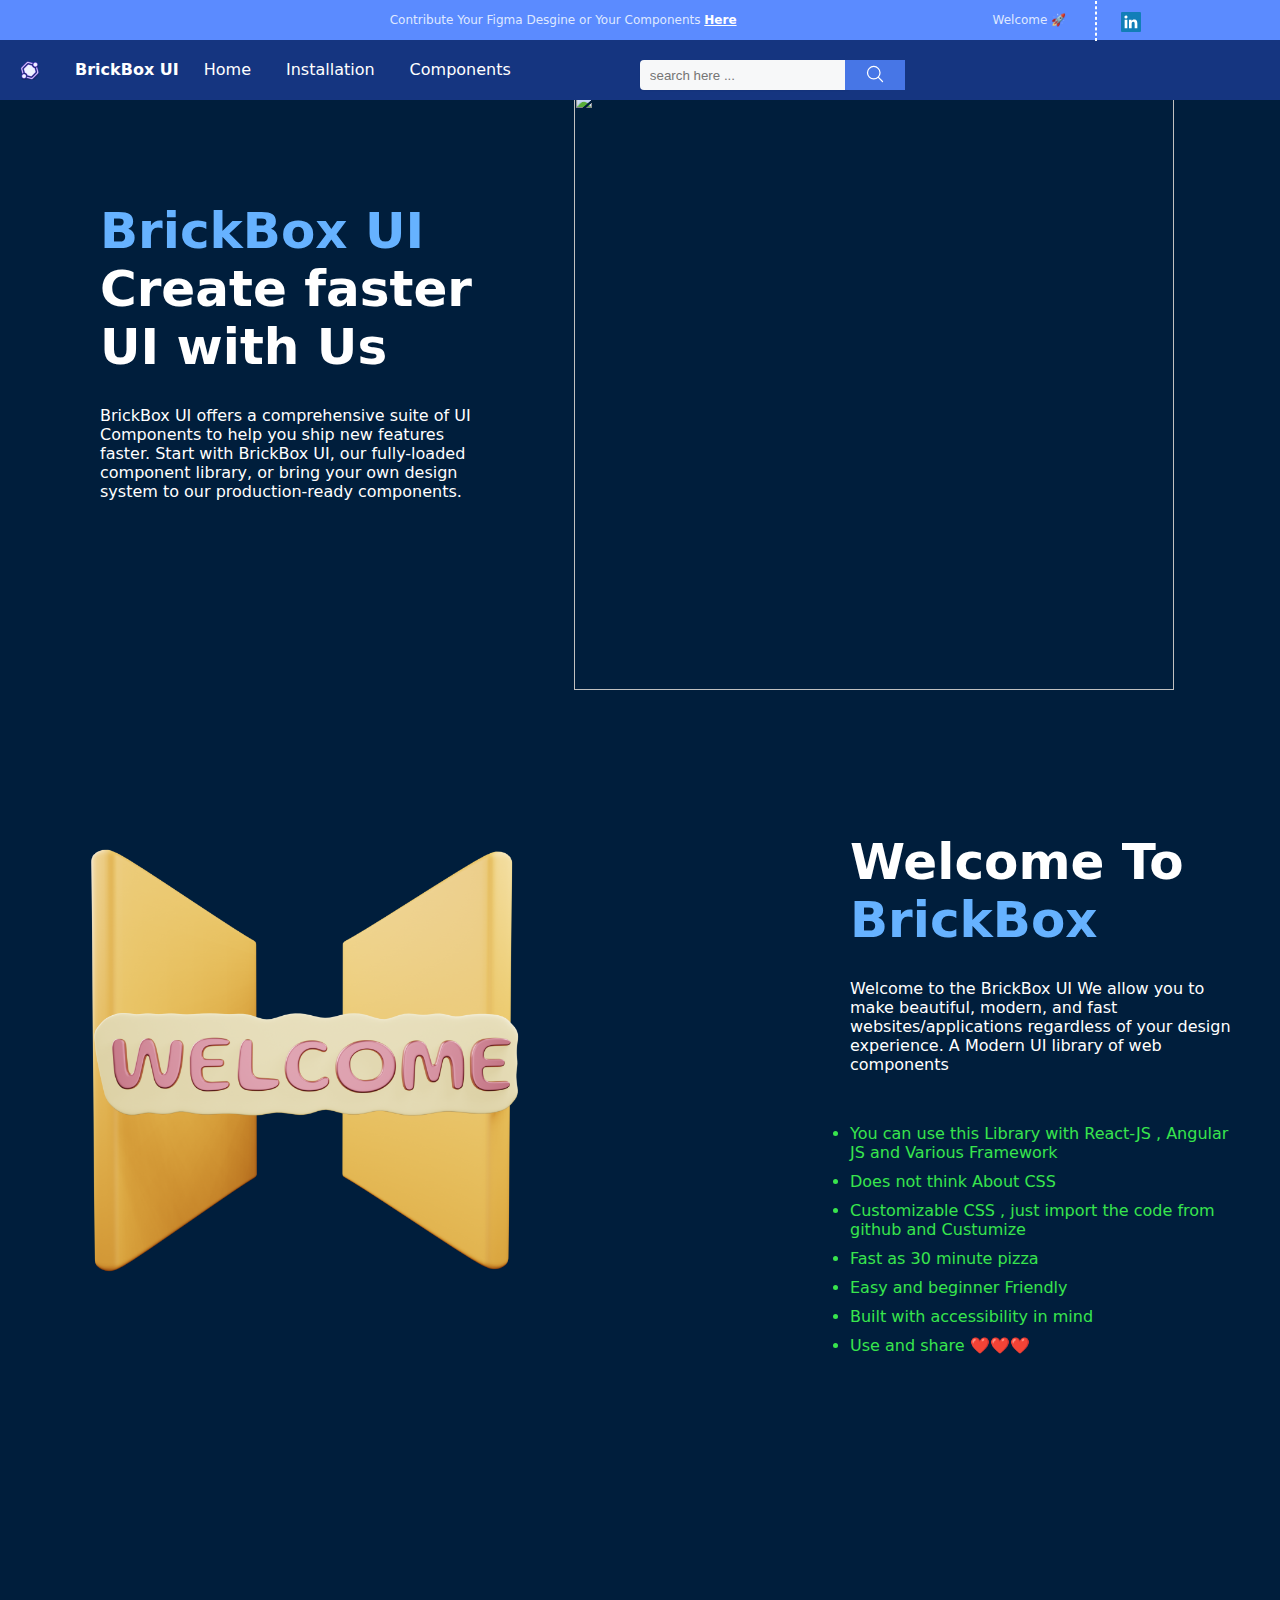
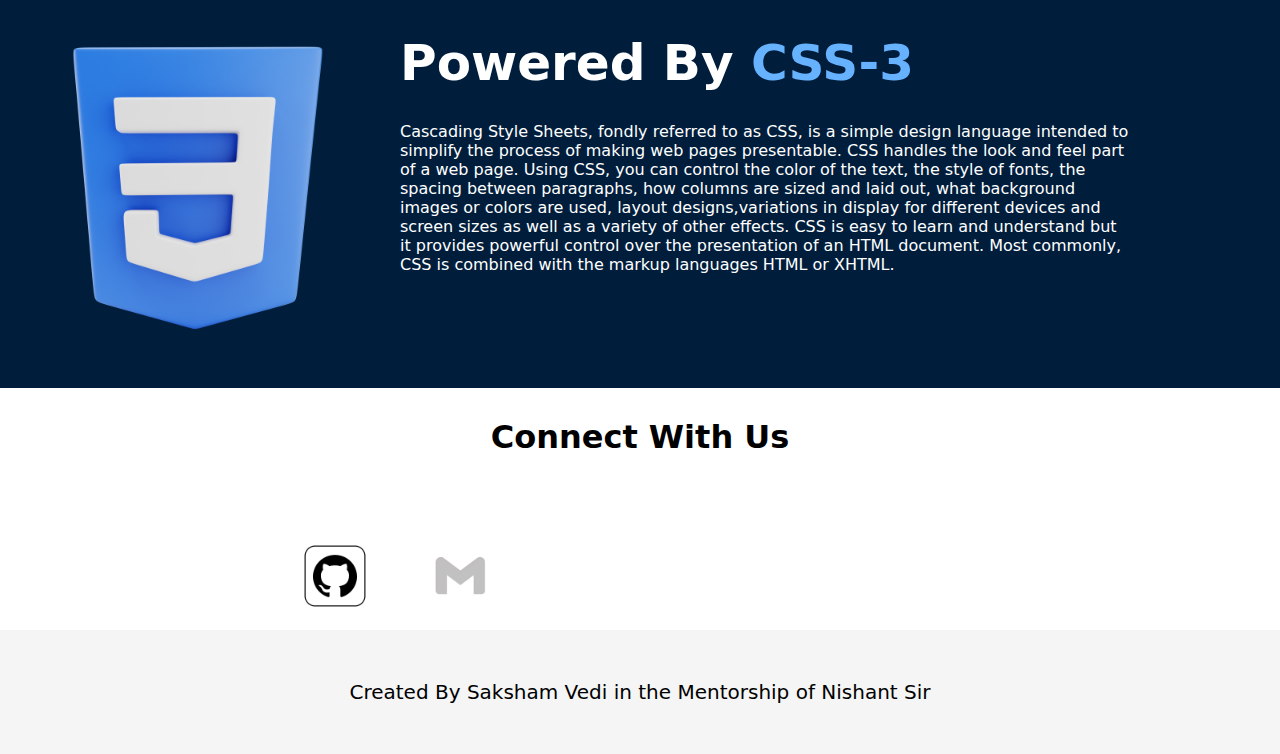
==== index.html @ c99dc129 "main" ====
<!DOCTYPE html>
<html lang="en">
<head>
    <meta charset="UTF-8">
    <meta http-equiv="X-UA-Compatible" content="IE=edge">
    <meta name="viewport" content="width=device-width, initial-scale=1.0">
    <link
    rel="icon"
    type="image/png"
    sizes="16x16"
    href="Images/logo.png"
  />
    <title>BrickBox</title>
    <link rel="stylesheet" href="styles/style.css">
   
</head>
<body>
    <div class="uppercontainer" id="uppercontainer">
        <div class="plaintext">
            <p1 >  Contribute Your Figma Desgine or Your Components  <a href="https://github.com/sakshamvedi/StrapWrapCDN">Here</a> </p1>

    <ul class="flexlist">
        <li>  Welcome 🚀 </li>
        <li>
      
          <li  class="line"> 
    </li>
    <a href="https://www.linkedin.com/in/saksham-vedi-22061b1a9/">
    <li><img src="Images/linkedin.svg" class="svg">
      </li>
    </a>
    </ul>

        </div>        
     
    </div>
    <div class="lowercontainer" id="lowercontainer">
<ul class="flex">
    <li><img src="Images/logo.png" class="svg"></li>  
    <li class="list" style="font-weight: 700;"><bold>BrickBox UI</bold></li>
    <li class="listx" > Home</li>
    <li class="list" > Installation</li>
    <li class="list"> Components</li> 
    <li class="listy"><input placeholder="search here ... "></li>
    <li ><button class="searchbtn"><svg xmlns="http://www.w3.org/2000/svg" fill="none" viewBox="0 0 24 24" stroke-width="1.5" stroke="currentColor" class="svg">
        <path stroke-linecap="round" stroke-linejoin="round" d="M21 21l-5.197-5.197m0 0A7.5 7.5 0 105.196 5.196a7.5 7.5 0 0010.607 10.607z" />
      </svg>
      </button></li>
    </ul>
    </div>

    <div class="mobileview" id="mobileview">
        <ul class="flex">
            <li><img src="Images/logo.png" class="mobilesvg"></li>  
            <li class="list" style="font-weight: 700; margin-top: 7px; font-size: 20px;"><bold>BrickBox UI</bold></li>
            <li class="list" style="margin-top: 7px;"><button class="searchbtnx" onclick="toggle()"><svg xmlns="http://www.w3.org/2000/svg" fill="none" viewBox="0 0 24 24" stroke-width="1.5" stroke="currentColor" class="svgx">
                <path stroke-linecap="round" stroke-linejoin="round" d="M3.75 5.25h16.5m-16.5 4.5h16.5m-16.5 4.5h16.5m-16.5 4.5h16.5" />
              </svg>
              </button></li>
            </ul>
            <ul class="menubar" id="menubar">
        <li > <button onclick="closes()"  class="searchbtn"> <svg xmlns="http://www.w3.org/2000/svg" fill="none" viewBox="0 0 24 24" stroke-width="1.5" stroke="currentColor" class="svg">
            <path stroke-linecap="round" stroke-linejoin="round" d="M6 18L18 6M6 6l12 12" />
          </svg>
          </button>   </li>
                <li class="list listtop" > Home</li>
    <li class="list listtop" > Installation</li>
    <li class="list listtop"> Components</li> 
            </ul>

    </div>

<div class="herocontainer" id="hero">

    <div class="div1" id = "div1"><p1 class="heroheader1" id="x0" >BrickBox UI </p1>
    <p1 class="heroheader2" id="x1">
        Create faster  <br>
        UI with Us </p1>
<br>
<p1 class="heropara" id="x2">
    BrickBox UI offers a comprehensive suite of UI Components to help you ship new features faster. Start with BrickBox UI, our fully-loaded component library, or bring your own design system to our production-ready components.
</p1>
<br>

<iframe
  src="https://carbon.now.sh/embed?bg=rgba%280%2C30%2C60%2C1%29&t=material&wt=none&l=auto&width=680&ds=true&dsyoff=20px&dsblur=68px&wc=true&wa=true&pv=56px&ph=56px&ln=false&fl=1&fm=Hack&fs=14px&lh=133%25&si=false&es=2x&wm=false&code=%253Clink%2520href%253D%2522https%253A%252F%252Fsakshamvedi.github.io%252FStrapWrapCDN%252Fstyles.css%2522%2520rel%253D%2522stylesheet%2522%253E"
  style="width: 500px; height: 205px; border:0; transform: scale(1); overflow:hidden; margin-left: -100px; margin-top: 50px;"
  sandbox="allow-scripts allow-same-origin">
</iframe>


        </div>
    <div class="div2" id="div2">
        <img src="Images/businessman-working-on-laptop.png"  class="cropped">
    </div>

</div>

<div class="container3" id="container3">
    <div class="div5" >
        <img src="Images/welcome.png" class="imgs" id="imgs">
    </div>



    <div class="div1" id="div1">
        <p1 class="heroheader2" id="x1">
            Welcome To  </p1><p1 class="heroheader1" id="x0" >BrickBox </p1>
            
             
     <br>
     <p1 class="heropara" id="x2">
        Welcome to the BrickBox UI We allow you to make beautiful, modern, and fast <br> websites/applications regardless of your design experience. 
        A Modern UI library of web components
<br>

<ul class="listnotes">
    <li class="li">You can use this Library with React-JS , Angular JS  and Various Framework  </li>
    <li class="li" >Does not think About CSS</li>
    <li class="li" >Customizable CSS , just import the code from github and Custumize </li>
    <li class="li">Fast as 30 minute pizza </li>
    <li class="li" >Easy and beginner Friendly</li>
    <li class="li" >Built with accessibility in mind</li>
    <li class="li" >Use and share ❤️❤️❤️</li>
</ul>

    </div>
  
</div>

<div class="bodycontainer" id="bodycontainer">
    <div class="div3">
<img src="Images/css3.png" height="400px" width="400px">
    </div>
    <div class="div5" id="div1">
        <p1 class="heroheader2" id="x1" >
           Powered By </p1><p1 class="heroheader1" id="x0" >CSS-3 </p1>
           
            
    <br>
    <p1 class="heropara" id="x2" >
        Cascading Style Sheets, fondly referred to as CSS, is a simple design language intended to simplify the process of making web pages presentable.

        CSS handles the look and feel part of a web page. Using CSS, you can control the color of the text, the style of fonts, the spacing between paragraphs, how columns are sized and laid out, what background images or colors are used, layout designs,variations in display for different devices and screen sizes as well as a variety of other effects.
        
        CSS is easy to learn and understand but it provides powerful control over the presentation of an HTML document. Most commonly, CSS is combined with the markup languages HTML or XHTML.
        
    </div>
</div>



<div class="connectus" id="connectus">
    <h1 class="heropara" style="color: black;">Connect With Us</h1>
  <ul class="flexing" id="flexing" style="margin-top: 100px;">
    <a href="https://github.com/sakshamvedi">
    <li class="listx" id="listx"><img  src ="Images/github.gif" class="icons" id="icons"></li></a>
    <a href="mailto:sakshamvedi@gmail.com">
    <li class="listx" ><img src="Images/gmail.gif" class="icons" id="icons" ></li></a>
    <a href="https://sakshamvedi.github.io/develop.html">
        <li class="listx" ><img src="Images/google.gif" class="icons" id="icons"></li></a>

        <a href="https://www.youtube.com/sakshamvedi">
            <li class="listx" ><img src="Images/youtube.gif" class="icons" id="icons"></li></a>
            <a href="https://www.linkedin.com/in/saksham-vedi-22061b1a9/">
                <li class="listx" ><img src="Images/linkedin.gif" class="icons" id="icons" ></li></a>
                <a href="https://wa.me/9161094827 ">
                    <li class="listx" ><img src="Images/messenger.gif" class="icons" id="icons"></li></a>

  </ul>  



    
</div>

<div class="bottombar">

    <h1 class="bottomfont">Created By Saksham Vedi in the Mentorship of Nishant Sir </h1>
</div>






    <script src="script.js"></script>  
</body>

</html>
---- styles/style.css ----
@import url('https://fonts.googleapis.com/css2?family=Ubuntu:wght@500&display=swap');


*{
    margin: 0px;
    padding: 0px;
   

}
.uppercontainer{
    background-color: #5B8BFF;
    color: white;
    width: 100%;
    height: 40px;
}

body{
    background-color: #001E3C;
    overflow-x: hidden;
}

.plaintext{
 
font-family: system-ui, -apple-system, BlinkMacSystemFont, 'Segoe UI', Roboto, Oxygen, Ubuntu, Cantarell, 'Open Sans', 'Helvetica Neue', sans-serif;
font-style: normal;
font-weight: 500;
font-size: 12px;
line-height: 17px;
top: 30%;
text-align: center;
color: #dfe8ff;
justify-content: center;
display: flex;
position: relative;
}
a{
    color: white;
    text-decoration: underline;
    font-weight: 700;
}



.svg{
    height: 20px;
    width: 20px;
    color: white;
}
.flexlist{
    list-style: none;
    display: flex;
    justify-content: end;
    position: relative;
    left: 20%;
}
li{
    margin-right:5px;
}
.line{
    width: 38px;
    height: 0px;
    border: 1px dashed #ffffff;
    transform: rotate(90deg);
    position: relative;
    top: 8px;
}

#name{
border: none;
border-radius:5px;
background-color: #5B8BFF;
color: white;
display: none;

}

#name2{
    border: none;
    border-radius:5px;
    background-color: #5B8BFF;
    color: white;
    display: none;
    
    }
#login{
    color: white;
    cursor: pointer;
}


.lowercontainer
{   
    background-color: #153580;
    color: white;
    width: 100%;
    height: 60px;   
    
}
.flex{
    display: flex;
    list-style: none;
    padding: 20px;
}
.list{
    margin-left: 30px;
    font-family: system-ui, -apple-system, BlinkMacSystemFont, 'Segoe UI', Roboto, Oxygen, Ubuntu, Cantarell, 'Open Sans', 'Helvetica Neue', sans-serif;
}

.listx{
    margin-left: 25%;
    font-family: system-ui, -apple-system, BlinkMacSystemFont, 'Segoe UI', Roboto, Oxygen, Ubuntu, Cantarell, 'Open Sans', 'Helvetica Neue', sans-serif;
}


.list:hover{
     color: #38E54D;
     cursor: pointer;
    
}

.listy{
    margin-left: 10%;
    font-family: system-ui, -apple-system, BlinkMacSystemFont, 'Segoe UI', Roboto, Oxygen, Ubuntu, Cantarell, 'Open Sans', 'Helvetica Neue', sans-serif;
}

input{
    background: #F7F8F9;
    padding-left: 5%;
box-shadow: 0px 1px 2px rgba(0, 0, 0, 0.05);
border-radius: 4px;
border: none;
width: 200px;
height: 30px;
}

.searchbtn{
    border: none;
    width: 60px;
height: 30px;
    background: #4776E6;
    color: white;
}
.searchbtnx{
    border: none;
    width: 60px;
height: 30px;
    background:#153580;
    color: white;
}
.svgx{
    width: 60px;
height: 30px;
}

#mobileview{
    display: none;
}

.mobileview{
    background-color: #153580;
    color: #dfe8ff;
    height: fit-content;
    width: 100%;
    box-shadow: rgba(255, 255, 255, 0.1) 0px 1px 1px 0px inset, rgba(50, 50, 93, 0.25) 0px 50px 100px -20px, rgba(0, 0, 0, 0.3) 0px 30px 60px -30px;
}

.mobilesvg{
    height: 40px;
    width: 40px;
    margin-left: 60px;
 
}

#menubar{
    display: none;
}



.menubar{
    list-style: none;
     display: flex;
     padding-left: 100px;
     transition: 1.5s;
}

.listtop{
    margin-top: 10px;
}

.herocontainer{
    display: flex;
    flex-wrap: wrap;
}



.div1{
    margin-top: 8%;
    margin-left: 100px;
    width: 30%;
    
}

.heroheader1{
    color:#66B2FF;
    font-weight: 700;
   font-size: 50px;

   font-family: system-ui, -apple-system, BlinkMacSystemFont, 'Segoe UI', Roboto, Oxygen, Ubuntu, Cantarell, 'Open Sans', 'Helvetica Neue', sans-serif;

}

.heropara{
    color: white;
    font-family:system-ui, -apple-system, BlinkMacSystemFont, 'Segoe UI', Roboto, Oxygen, Ubuntu, Cantarell, 'Open Sans', 'Helvetica Neue', sans-serif;
    position: relative;
    top: 30px;
}


.heroheader2{
    color: white;
    font-weight: 700;
   font-size:50px;
 
   font-family: system-ui, -apple-system, BlinkMacSystemFont, 'Segoe UI', Roboto, Oxygen, Ubuntu, Cantarell, 'Open Sans', 'Helvetica Neue', sans-serif;

}


.herobtn{
    position: relative;
    top: 50px;
    width: 100%;
    height: 40px;
    font-weight: 700;
    background-color: #66B2FF;
    border: none;
    color: white;
    border-radius: 5px;
}
.herobtn:hover{
    background-color: #38E54D;
    transition: 0.9s;
    color: #06283D;
    font-weight: 700;
}

.cropped{
    margin: -10px 100px -200px 90px;
     height: 600px;
     width: 600px;
     
    
}

.div2{
    overflow: hidden;
}

.imgs{
    height:600px; 
    width:600px;
}


.herobtnx{
    width: 100%;
    height: 140px;
  border: none;
  padding: -120px;
    transform: scale(1);
    padding: 1rem 1rem;
    overflow: hidden;
}


@media only screen and (max-width: 600px) {

#lowercontainer{
    display: none;

}
#uppercontainer{
    display: none;
}

#mobileview{
    display: block;
}

#hero{
display: flex;
flex-direction: column;
}
#div1{
    margin: 50px;
    width: 70%;
}
#div2{
  display: none;
    
}

#container3{
    display: block;
}

#x0{
    font-size: 30px;
}
#x1{
    font-size: 35px;
}

#imgs{
    height:400px;
     width:400px;
}

#div5{
    margin: 0px;
    width: 100%;
}


#bodycontainer{
    display: block;
}

#connectus{
    width: 100%;
    
}

#flexing{
    margin: 0px;
}

#listx{
    margin-left: 0px;
}

#icons{
    height: 40px;
    width: 40px;
}

}




.bodycontainer{
    display: flex;
    margin-top: 200px;
    
}

.container3{
    display: flex;    
    margin-bottom: 50px;
}

.listnotes{
    margin-top: 50px;
}
.li{
    margin-top: 10px;
    color: #38E54D;
}


.div5{
    margin-left: 0px;
    margin-right: 150px;
    margin-top: 50px;
}
.li:hover{
    background-color:#4776E6;
    color: yellow;
    transition: 0.5s;
}

.connectus{
    background-color: white;
    height: fit-content;
    align-items: center;
    display: flex;
    flex-direction: column;
    align-items: center;
    justify-content: center;
    width: 100%;
   
}

.flexing{
    display: flex;
    color: black;
    list-style-type: none;

}

.listx{

    margin-left: 20px;
}
.icons{
    width: 100px;
    height: 100px;
}

.bottombar{
    background-color: whitesmoke;
    width: 100%;
    height: fit-content;
    align-items: center;
    display: flex;
    flex-direction: column;
    align-items: center;
    justify-content: center;
    width: 100%;
}

.bottomfont{
    font-size: 20px;
    padding-top: 50px;
    padding-bottom: 50px;
    font-family: system-ui, -apple-system, BlinkMacSystemFont, 'Segoe UI', Roboto, Oxygen, Ubuntu, Cantarell, 'Open Sans', 'Helvetica Neue', sans-serif;
    font-weight: 100;
}
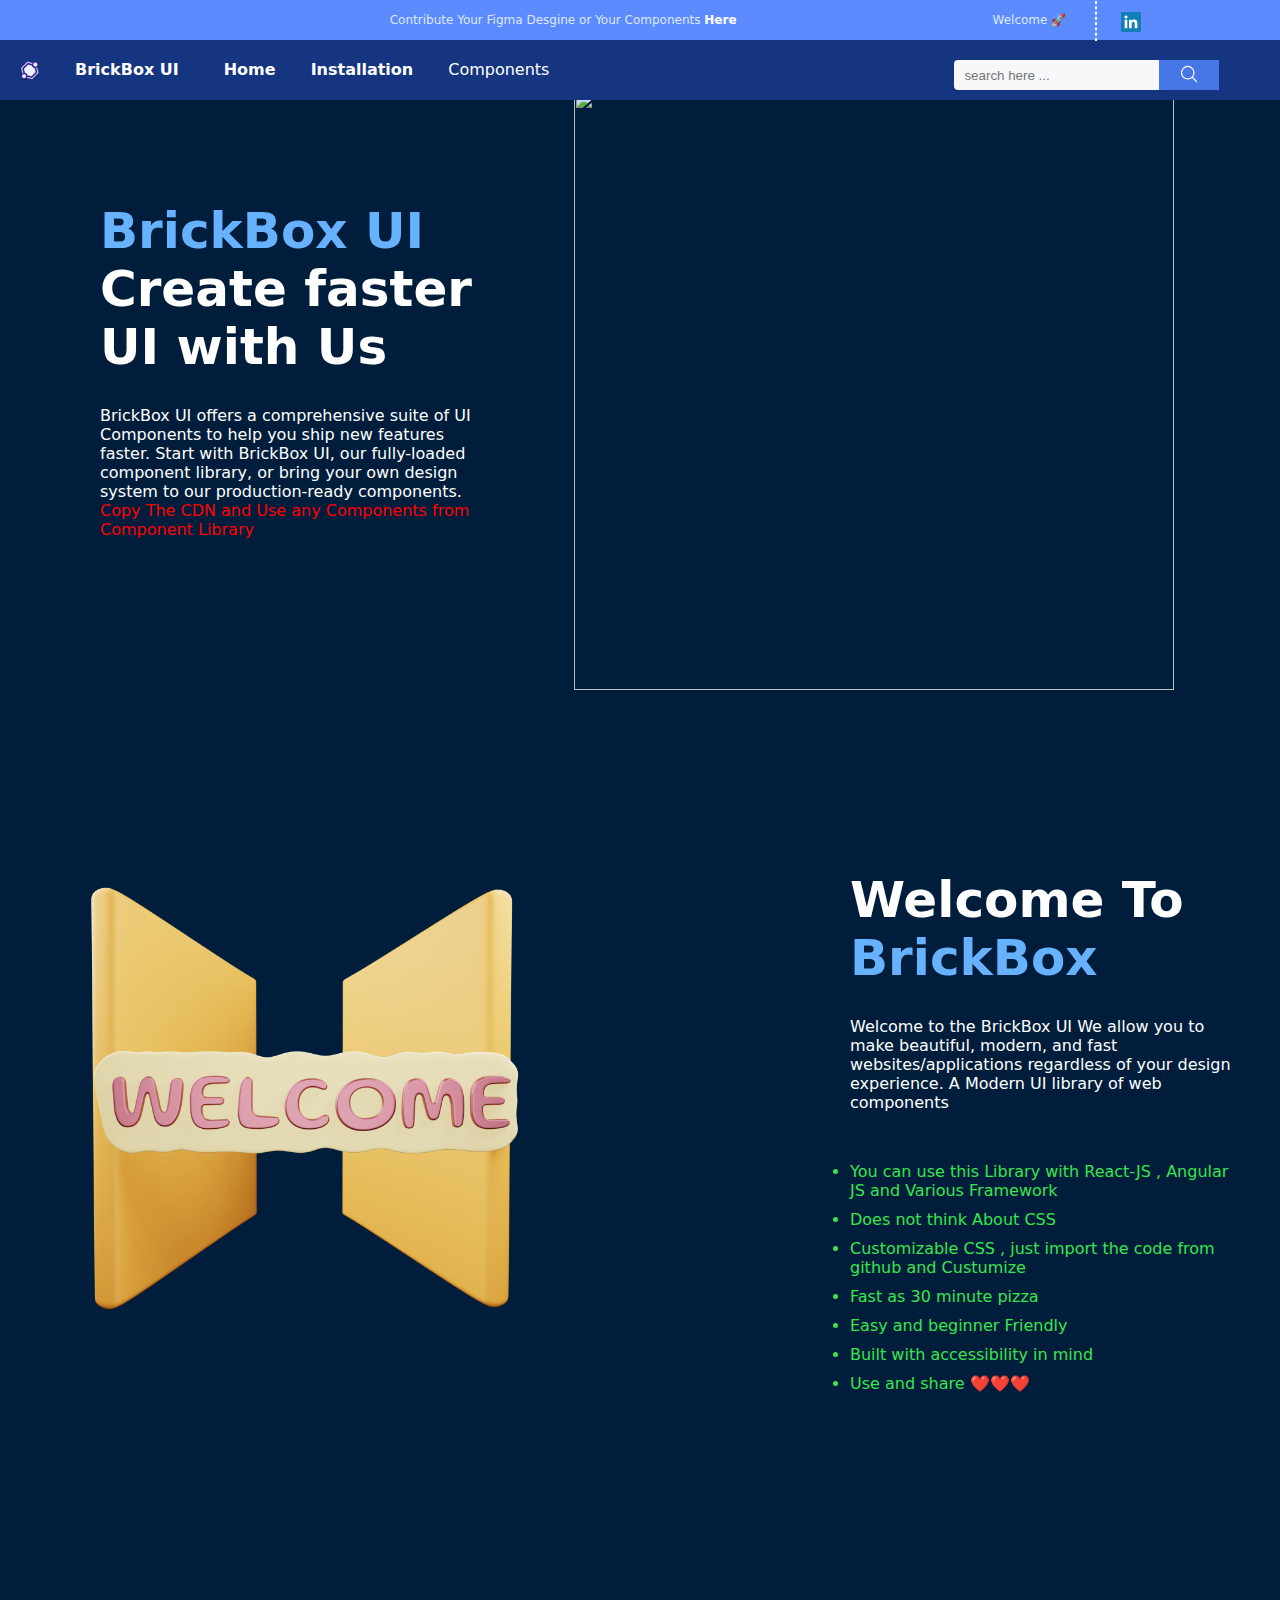
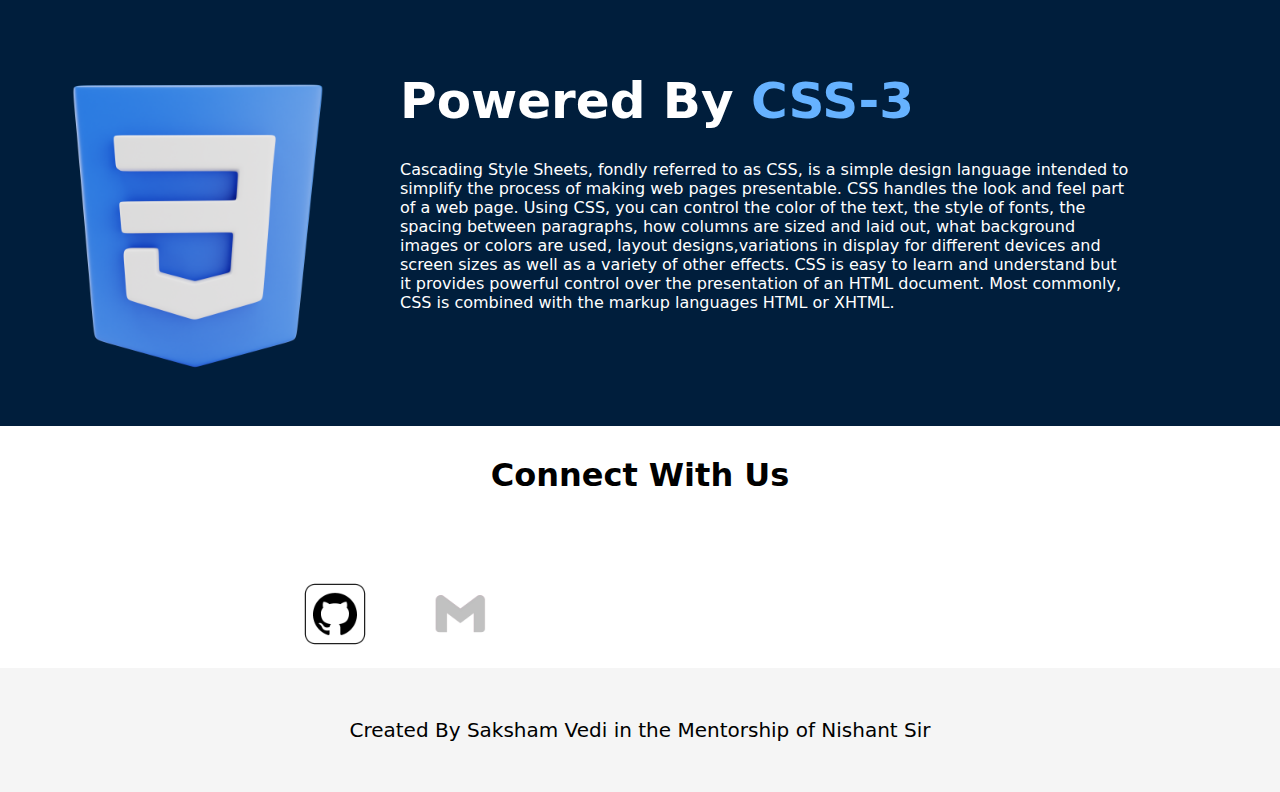
==== commit d851321b: "main" ====
--- a/index.html
+++ b/index.html
@@ -38,10 +38,12 @@
 <ul class="flex">
     <li><img src="Images/logo.png" class="svg"></li>  
     <li class="list" style="font-weight: 700;"><bold>BrickBox UI</bold></li>
-    <li class="listx" > Home</li>
-    <li class="list" > Installation</li>
+    <a href="index.html" class="listx">
+    <li class="listx" > Home</li></a>
+    <a href="welcome.html">
+    <li class="list" > Installation</li></a>
     <li class="list"> Components</li> 
-    <li class="listy"><input placeholder="search here ... "></li>
+    <li class="listy" style="margin-left: 400px;"><input placeholder="search here ... "></li>
     <li ><button class="searchbtn"><svg xmlns="http://www.w3.org/2000/svg" fill="none" viewBox="0 0 24 24" stroke-width="1.5" stroke="currentColor" class="svg">
         <path stroke-linecap="round" stroke-linejoin="round" d="M21 21l-5.197-5.197m0 0A7.5 7.5 0 105.196 5.196a7.5 7.5 0 0010.607 10.607z" />
       </svg>
@@ -78,10 +80,9 @@
         UI with Us </p1>
 <br>
 <p1 class="heropara" id="x2">
-    BrickBox UI offers a comprehensive suite of UI Components to help you ship new features faster. Start with BrickBox UI, our fully-loaded component library, or bring your own design system to our production-ready components.
+    BrickBox UI offers a comprehensive suite of UI Components to help you ship new features faster. Start with BrickBox UI, our fully-loaded component library, or bring your own design system to our production-ready components. <p1 style="color: red;">Copy The CDN and Use any Components from Component Library</p1>
 </p1>
 <br>
-
 <iframe
   src="https://carbon.now.sh/embed?bg=rgba%280%2C30%2C60%2C1%29&t=material&wt=none&l=auto&width=680&ds=true&dsyoff=20px&dsblur=68px&wc=true&wa=true&pv=56px&ph=56px&ln=false&fl=1&fm=Hack&fs=14px&lh=133%25&si=false&es=2x&wm=false&code=%253Clink%2520href%253D%2522https%253A%252F%252Fsakshamvedi.github.io%252FStrapWrapCDN%252Fstyles.css%2522%2520rel%253D%2522stylesheet%2522%253E"
   style="width: 500px; height: 205px; border:0; transform: scale(1); overflow:hidden; margin-left: -100px; margin-top: 50px;"
--- a/styles/style.css
+++ b/styles/style.css
@@ -13,6 +13,11 @@
     width: 100%;
     height: 40px;
 }
+
+#installation{
+    display: none;
+}
+
 
 body{
     background-color: #001E3C;
@@ -174,6 +179,9 @@
 #menubar{
     display: none;
 }
+a{
+    text-decoration: none;
+}
 
 
 
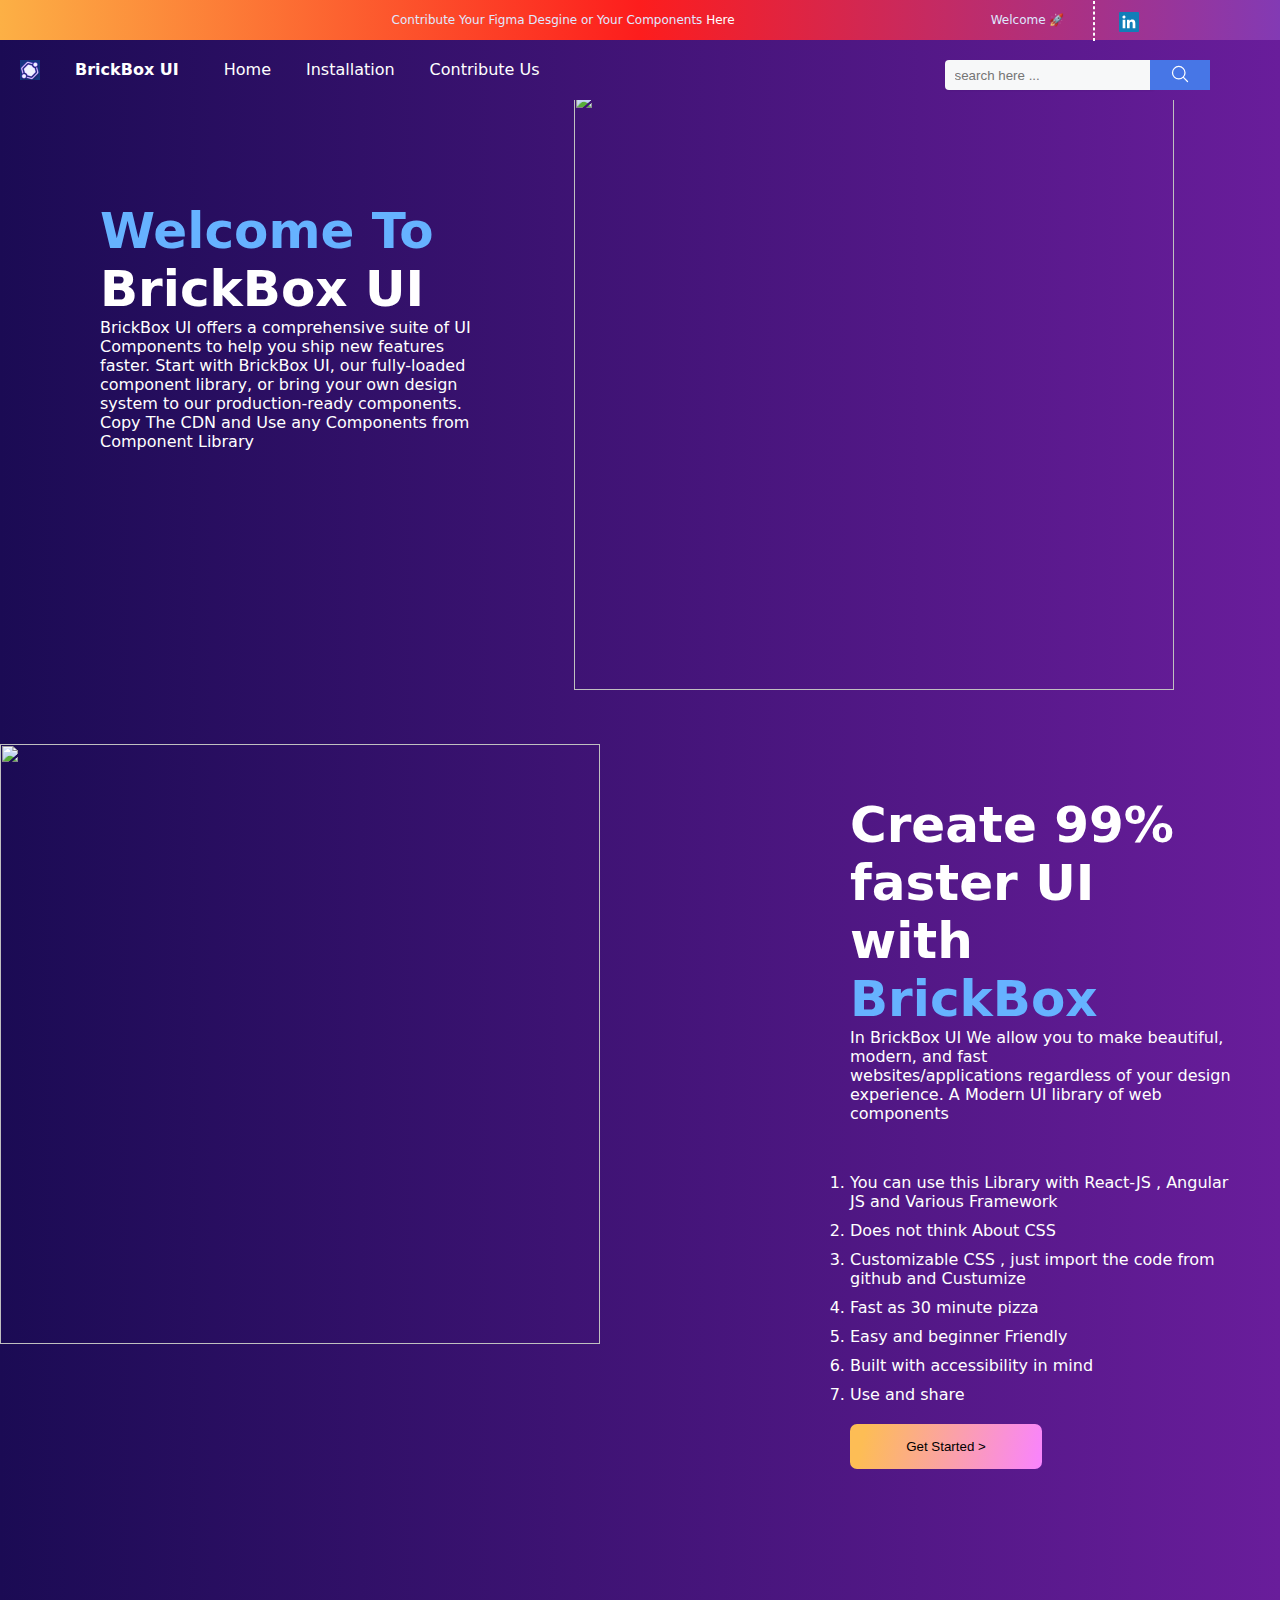
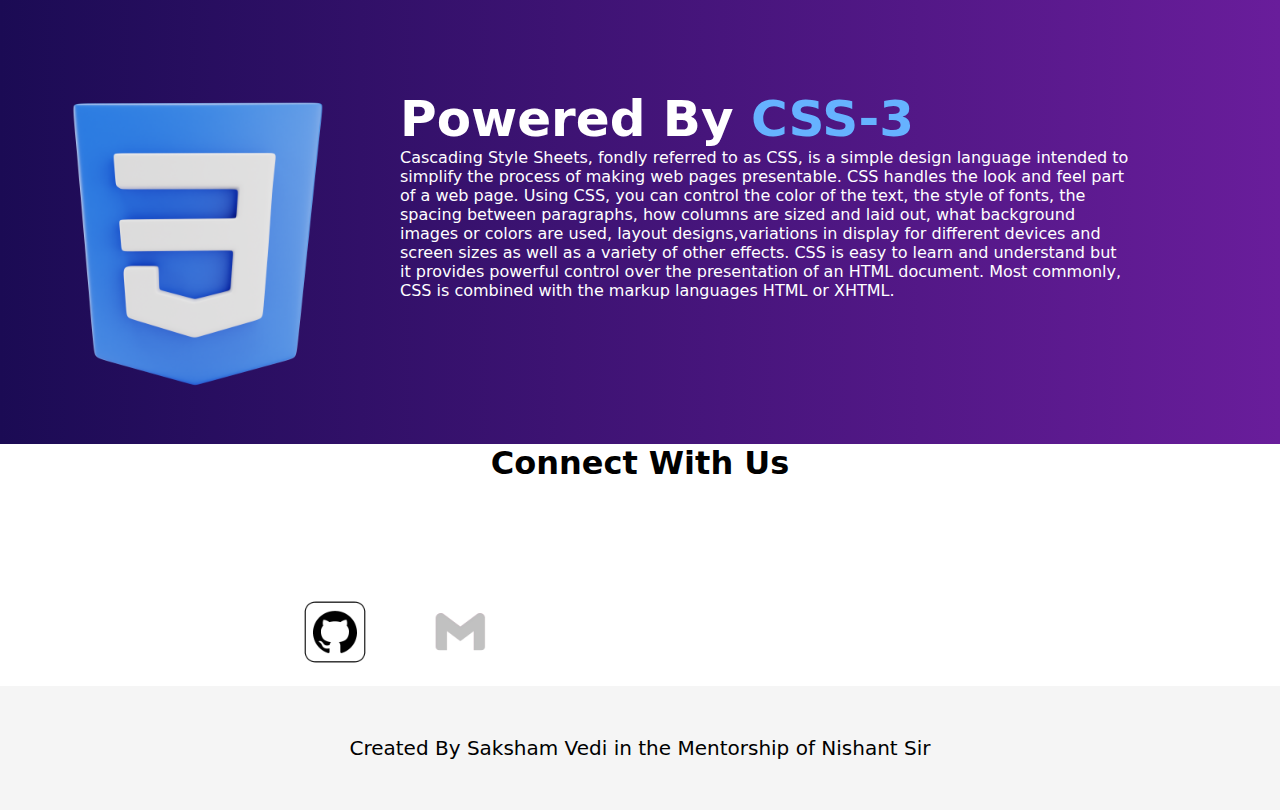
==== commit 45dbb1d7: "main" ====
--- a/index.html
+++ b/index.html
@@ -42,7 +42,9 @@
     <li class="listx" > Home</li></a>
     <a href="welcome.html">
     <li class="list" > Installation</li></a>
-    <li class="list"> Components</li> 
+    <a href="https://github.com/sakshamvedi">
+    <li class="list"> Contribute Us</li> 
+    </a>
     <li class="listy" style="margin-left: 400px;"><input placeholder="search here ... "></li>
     <li ><button class="searchbtn"><svg xmlns="http://www.w3.org/2000/svg" fill="none" viewBox="0 0 24 24" stroke-width="1.5" stroke="currentColor" class="svg">
         <path stroke-linecap="round" stroke-linejoin="round" d="M21 21l-5.197-5.197m0 0A7.5 7.5 0 105.196 5.196a7.5 7.5 0 0010.607 10.607z" />
@@ -74,20 +76,21 @@
 
 <div class="herocontainer" id="hero">
 
-    <div class="div1" id = "div1"><p1 class="heroheader1" id="x0" >BrickBox UI </p1>
+    <div class="div1" id = "div1"><p1 class="heroheader1" id="x0" >Welcome To </p1>
     <p1 class="heroheader2" id="x1">
-        Create faster  <br>
-        UI with Us </p1>
-<br>
+      BrickBox  UI
+      <br>
+         </p1>
 <p1 class="heropara" id="x2">
-    BrickBox UI offers a comprehensive suite of UI Components to help you ship new features faster. Start with BrickBox UI, our fully-loaded component library, or bring your own design system to our production-ready components. <p1 style="color: red;">Copy The CDN and Use any Components from Component Library</p1>
+    BrickBox UI offers a comprehensive suite of UI Components to help you ship new features faster. Start with BrickBox UI, our fully-loaded component library, or bring your own design system to our production-ready components. <p1 style="color: white;">Copy The CDN and Use any Components from Component Library</p1>
 </p1>
 <br>
 <iframe
-  src="https://carbon.now.sh/embed?bg=rgba%280%2C30%2C60%2C1%29&t=material&wt=none&l=auto&width=680&ds=true&dsyoff=20px&dsblur=68px&wc=true&wa=true&pv=56px&ph=56px&ln=false&fl=1&fm=Hack&fs=14px&lh=133%25&si=false&es=2x&wm=false&code=%253Clink%2520href%253D%2522https%253A%252F%252Fsakshamvedi.github.io%252FStrapWrapCDN%252Fstyles.css%2522%2520rel%253D%2522stylesheet%2522%253E"
-  style="width: 500px; height: 205px; border:0; transform: scale(1); overflow:hidden; margin-left: -100px; margin-top: 50px;"
+  src="https://carbon.now.sh/embed?bg=rgba%280%2C0%2C0%2C1%29&t=3024-night&wt=none&l=htmlmixed&width=709&ds=false&dsyoff=20px&dsblur=68px&wc=false&wa=false&pv=0px&ph=0px&ln=false&fl=1&fm=Fantasque+Sans+Mono&fs=15.5px&lh=90%25&si=false&es=2x&wm=false&code=https%253A%252F%252Fsakshamvedi.github.io%252FStrapWrapCDN%252Fstyles.css"
+  style="width: 709px; height: 58px; border:0; transform: scale(1); overflow:hidden; margin-left: -150px; margin-top: 60px;"
   sandbox="allow-scripts allow-same-origin">
 </iframe>
+
 
 
         </div>
@@ -99,31 +102,34 @@
 
 <div class="container3" id="container3">
     <div class="div5" >
-        <img src="Images/welcome.png" class="imgs" id="imgs">
+        <img src="Images/female-investors.gif" class="imgs" id="imgs">
     </div>
 
 
 
     <div class="div1" id="div1">
         <p1 class="heroheader2" id="x1">
-            Welcome To  </p1><p1 class="heroheader1" id="x0" >BrickBox </p1>
+            Create 99% faster UI with </p1><p1 class="heroheader1" id="x0" >BrickBox </p1>
             
              
      <br>
      <p1 class="heropara" id="x2">
-        Welcome to the BrickBox UI We allow you to make beautiful, modern, and fast <br> websites/applications regardless of your design experience. 
+        In  BrickBox UI We allow you to make beautiful, modern, and fast <br> websites/applications regardless of your design experience. 
         A Modern UI library of web components
 <br>
 
-<ul class="listnotes">
+<ol class="listnotes">
     <li class="li">You can use this Library with React-JS , Angular JS  and Various Framework  </li>
     <li class="li" >Does not think About CSS</li>
     <li class="li" >Customizable CSS , just import the code from github and Custumize </li>
     <li class="li">Fast as 30 minute pizza </li>
     <li class="li" >Easy and beginner Friendly</li>
     <li class="li" >Built with accessibility in mind</li>
-    <li class="li" >Use and share ❤️❤️❤️</li>
-</ul>
+    <li class="li" >Use and share</li>
+</ol>
+<a href="welcome.html">
+<button class="button">Get Started > </button>
+</a>
 
     </div>
   
--- a/styles/style.css
+++ b/styles/style.css
@@ -4,11 +4,14 @@
 *{
     margin: 0px;
     padding: 0px;
-   
+
 
 }
 .uppercontainer{
-    background-color: #5B8BFF;
+    background: #833ab4;  /* fallback for old browsers */
+    background: -webkit-linear-gradient(to right, #fcb045, #fd1d1d, #833ab4);  /* Chrome 10-25, Safari 5.1-6 */
+    background: linear-gradient(to right, #fcb045, #fd1d1d, #833ab4); /* W3C, IE 10+/ Edge, Firefox 16+, Chrome 26+, Opera 12+, Safari 7+ */
+    
     color: white;
     width: 100%;
     height: 40px;
@@ -20,7 +23,7 @@
 
 
 body{
-    background-color: #001E3C;
+    background-image: linear-gradient(to right, #1b0b54, rgb(105, 29, 155));
     overflow-x: hidden;
 }
 
@@ -41,7 +44,7 @@
 a{
     color: white;
     text-decoration: underline;
-    font-weight: 700;
+    font-weight: 100;
 }
 
 
@@ -95,7 +98,8 @@
 
 .lowercontainer
 {   
-    background-color: #153580;
+   
+    
     color: white;
     width: 100%;
     height: 60px;   
@@ -222,8 +226,7 @@
 .heropara{
     color: white;
     font-family:system-ui, -apple-system, BlinkMacSystemFont, 'Segoe UI', Roboto, Oxygen, Ubuntu, Cantarell, 'Open Sans', 'Helvetica Neue', sans-serif;
-    position: relative;
-    top: 30px;
+  
 }
 
 
@@ -369,6 +372,7 @@
 .container3{
     display: flex;    
     margin-bottom: 50px;
+    font-weight: 300;
 }
 
 .listnotes{
@@ -376,7 +380,7 @@
 }
 .li{
     margin-top: 10px;
-    color: #38E54D;
+     font-weight: 300;
 }
 
 
@@ -386,7 +390,7 @@
     margin-top: 50px;
 }
 .li:hover{
-    background-color:#4776E6;
+    font-weight: 600;
     color: yellow;
     transition: 0.5s;
 }
@@ -437,4 +441,18 @@
     padding-bottom: 50px;
     font-family: system-ui, -apple-system, BlinkMacSystemFont, 'Segoe UI', Roboto, Oxygen, Ubuntu, Cantarell, 'Open Sans', 'Helvetica Neue', sans-serif;
     font-weight: 100;
+}
+
+.button{
+     margin-top: 20px;
+     width: 50%;
+      height: 7%;
+      color: black;
+      font-weight: 100;
+      font-family: 'Trebuchet MS', 'Lucida Sans Unicode', 'Lucida Grande', 'Lucida Sans', Arial, sans-serif;
+      border-radius: 7px;
+       background-image: linear-gradient( 102.4deg,  rgba(253,189,85,1) 7.8%, rgba(249,131,255,1) 100.3% );;
+      border: none;
+      cursor: pointer;
+
 }